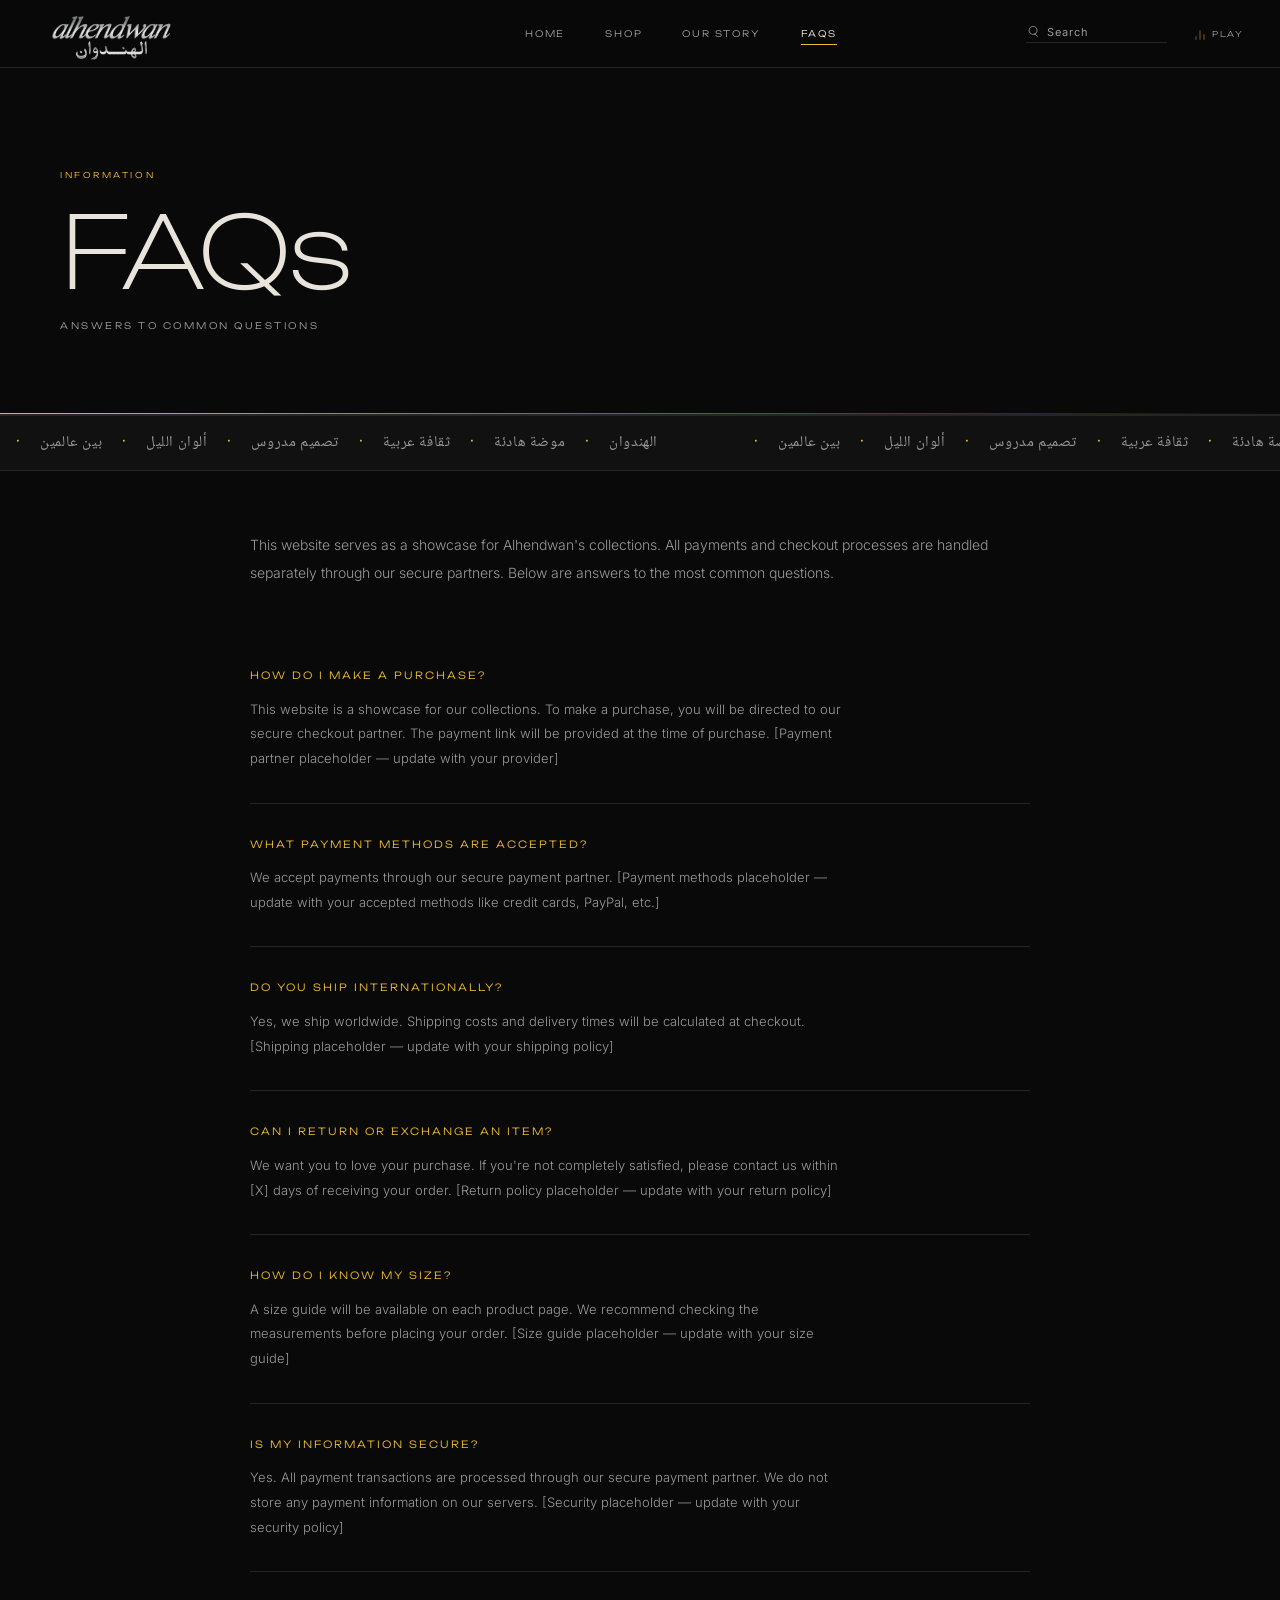
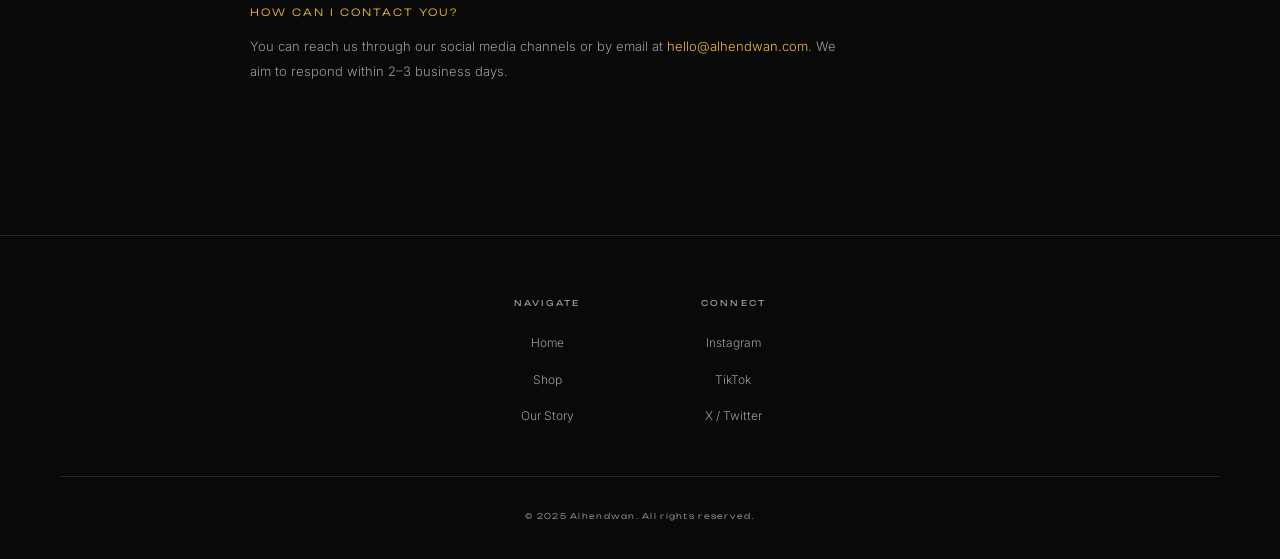
==== faqs.html @ 39860bf3 "Updated projects section" ====
<!DOCTYPE html>
<html lang="en">
<head>
  <meta charset="UTF-8"/>
  <meta name="viewport" content="width=device-width, initial-scale=1.0"/>
  <title>FAQs — Alhendwan</title>
  <meta name="description" content="Frequently asked questions about Alhendwan — showcase, payments, and more."/>
  <link rel="stylesheet" href="style.css"/>
</head>
<body>

<audio id="bg-music" loop preload="none">
  <source src="audio/ambient.mp3" type="audio/mpeg"/>
</audio>

<nav class="nav">
  <a href="index.html" class="nav__logo"><img src="Alhendwan (2).png" alt="Alhendwan"/></a>
  <div class="nav__links">
    <a href="index.html">Home</a>
    <a href="shop.html">Shop</a>
    <a href="story.html">Our Story</a>
    <a href="faqs.html">FAQs</a>
  </div>
  <div class="nav__right">
    <div class="nav__search">
      <svg xmlns="http://www.w3.org/2000/svg" fill="none" viewBox="0 0 24 24" stroke="currentColor">
        <path stroke-linecap="round" stroke-linejoin="round" stroke-width="1.5" d="M21 21l-4.35-4.35m0 0A7.5 7.5 0 1 0 6.5 6.5a7.5 7.5 0 0 0 10.15 10.15z"/>
      </svg>
      <input id="nav-search-input" type="text" placeholder="Search" aria-label="Search"/>
    </div>
    <button class="nav__music" id="music-toggle" aria-label="Toggle music">
      <div class="music-bars paused" id="music-bars"><span></span><span></span><span></span></div>
      <span id="music-label">Play</span>
    </button>
  </div>
  <button class="nav__hamburger" aria-label="Menu"><span></span><span></span><span></span></button>
</nav>
<div class="nav__mobile">
  <a href="index.html">Home</a>
  <a href="shop.html">Shop</a>
  <a href="story.html">Our Story</a>
  <a href="faqs.html">FAQs</a>
</div>

<!-- PAGE HERO -->
<header class="page-hero">
  <span class="label">Information</span>
  <h1 class="page-hero__title">FAQs</h1>
  <p class="page-hero__sub">Answers to common questions</p>
</header>

<!-- TICKER -->
<div class="ticker-wrap">
  <div class="ticker">
    <span>الهندوان <em>·</em> موضة هادئة <em>·</em> ثقافة عربية <em>·</em> تصميم مدروس <em>·</em> ألوان الليل <em>·</em> بين عالمين <em>·</em></span>
    <span>الهندوان <em>·</em> موضة هادئة <em>·</em> ثقافة عربية <em>·</em> تصميم مدروس <em>·</em> ألوان الليل <em>·</em> بين عالمين <em>·</em></span>
  </div>
</div>

<!-- FAQ CONTENT -->
<main class="faq-wrap">
  
  <p class="faq-intro">
    This website serves as a showcase for Alhendwan's collections. All payments and checkout processes are handled separately through our secure partners. Below are answers to the most common questions.
  </p>

  <!-- FAQ 1 -->
  <div class="faq-item reveal">
    <h3 class="faq-item__question">How do I make a purchase?</h3>
    <p class="faq-item__answer">
      This website is a showcase for our collections. To make a purchase, you will be directed to our secure checkout partner. The payment link will be provided at the time of purchase. [Payment partner placeholder — update with your provider]
    </p>
  </div>

  <!-- FAQ 2 -->
  <div class="faq-item reveal" data-delay="60">
    <h3 class="faq-item__question">What payment methods are accepted?</h3>
    <p class="faq-item__answer">
      We accept payments through our secure payment partner. [Payment methods placeholder — update with your accepted methods like credit cards, PayPal, etc.]
    </p>
  </div>

  <!-- FAQ 3 -->
  <div class="faq-item reveal" data-delay="120">
    <h3 class="faq-item__question">Do you ship internationally?</h3>
    <p class="faq-item__answer">
      Yes, we ship worldwide. Shipping costs and delivery times will be calculated at checkout. [Shipping placeholder — update with your shipping policy]
    </p>
  </div>

  <!-- FAQ 4 -->
  <div class="faq-item reveal" data-delay="180">
    <h3 class="faq-item__question">Can I return or exchange an item?</h3>
    <p class="faq-item__answer">
      We want you to love your purchase. If you're not completely satisfied, please contact us within [X] days of receiving your order. [Return policy placeholder — update with your return policy]
    </p>
  </div>

  <!-- FAQ 5 -->
  <div class="faq-item reveal" data-delay="240">
    <h3 class="faq-item__question">How do I know my size?</h3>
    <p class="faq-item__answer">
      A size guide will be available on each product page. We recommend checking the measurements before placing your order. [Size guide placeholder — update with your size guide]
    </p>
  </div>

  <!-- FAQ 6 -->
  <div class="faq-item reveal" data-delay="300">
    <h3 class="faq-item__question">Is my information secure?</h3>
    <p class="faq-item__answer">
      Yes. All payment transactions are processed through our secure payment partner. We do not store any payment information on our servers. [Security placeholder — update with your security policy]
    </p>
  </div>

  <!-- FAQ 7 -->
  <div class="faq-item reveal" data-delay="360">
    <h3 class="faq-item__question">How can I contact you?</h3>
    <p class="faq-item__answer">
      You can reach us through our social media channels or by email at <a href="#" style="color:var(--yellow); transition:color 0.3s;" onmouseover="this.style.color='var(--text)'" onmouseout="this.style.color='var(--yellow)'">hello@alhendwan.com</a>. We aim to respond within 2–3 business days.
    </p>
  </div>

</main>

<footer class="footer">
  <div class="footer__grid">
    <div class="footer__col">
      <p class="footer__col-title">Navigate</p>
      <ul>
        <li><a href="index.html">Home</a></li>
        <li><a href="shop.html">Shop</a></li>
        <li><a href="story.html">Our Story</a></li>
      </ul>
    </div>
    <div class="footer__col">
      <p class="footer__col-title">Connect</p>
      <ul>
        <li><a href="#">Instagram</a></li>
        <li><a href="#">TikTok</a></li>
        <li><a href="#">X / Twitter</a></li>
      </ul>
    </div>
  </div>
  <div class="footer__bottom">
    <span>© 2025 Alhendwan. All rights reserved.</span>
  </div>
</footer>

<script src="nav.js"></script>
</body>
</html>
---- style.css ----
/* ============================================================
   ALHENDWAN — Redesign v2
   Dark. Cinematic. Arabic-rooted. Not like anyone else.
   ============================================================ */

@import url('https://fonts.googleapis.com/css2?family=Unbounded:wght@200;300;400;700&family=Noto+Naskh+Arabic:wght@400;600&family=Inter:wght@300;400&display=swap');

/* ---- Tokens ---- */
:root {
  --void:        #090909;
  --surface:     #111111;
  --raise:       #181818;
  --border:      #252525;
  --yellow:      #E8B931;
  --yellow-dim:  #A8851F;
  --terra:       #7A2E1E;
  --text:        #E8E4DC;
  --muted:       #9A9A9A;
  --faint:       #2A2A2A;

  --font-display: 'Unbounded', sans-serif;
  --font-arabic:  'Noto Naskh Arabic', serif;
  --font-body:    'Inter', sans-serif;

  --ease: cubic-bezier(0.16, 1, 0.3, 1);
  --nav-h: 68px;
}

/* ---- Reset ---- */
*, *::before, *::after { box-sizing: border-box; margin: 0; padding: 0; }
html { scroll-behavior: smooth; background: var(--void); }
body {
  background: var(--void);
  color: var(--text);
  font-family: var(--font-body);
  font-weight: 300;
  font-size: 14px;
  line-height: 1.75;
  overflow-x: hidden;
  -webkit-font-smoothing: antialiased;
}
img { display: block; max-width: 100%; }
a { color: inherit; text-decoration: none; }
button { cursor: pointer; border: none; background: none; font-family: inherit; color: inherit; }
ul, ol { list-style: none; }

/* ============================================================
   NAV
   ============================================================ */
.nav {
  position: fixed;
  top: 0; left: 0; right: 0;
  z-index: 200;
  height: var(--nav-h);
  display: flex;
  align-items: center;
  justify-content: space-between;
  padding: 0 36px;
  background: rgba(9,9,9,0.85);
  backdrop-filter: blur(20px);
  -webkit-backdrop-filter: blur(20px);
  border-bottom: 1px solid var(--border);
  transition: border-color 0.4s;
}
.nav.scrolled { border-bottom-color: var(--yellow-dim); }

.nav__logo img {
  height: 150px;
  width: auto;
  filter: invert(1);
  opacity: 0.9;
}

.nav__links {
  display: flex;
  align-items: center;
  gap: 40px;
  margin-left: 150px;
}
.nav__links a {
  font-family: var(--font-display);
  font-size: 9px;
  font-weight: 300;
  letter-spacing: 0.2em;
  text-transform: uppercase;
  color: var(--muted);
  transition: color 0.3s;
}
.nav__links a:hover,
.nav__links a.active { color: var(--text); }
.nav__links a.active {
  position: relative;
}
.nav__links a.active::after {
  content: '';
  position: absolute;
  bottom: -4px; left: 0; right: 0;
  height: 1px;
  background: var(--yellow);
}

.nav__right {
  display: flex;
  align-items: center;
  gap: 28px;
}

.nav__search {
  display: flex;
  align-items: center;
  gap: 8px;
  border-bottom: 1px solid var(--border);
  padding-bottom: 3px;
  transition: border-color 0.3s;
}
.nav__search:focus-within { border-color: var(--yellow); }
.nav__search input {
  background: transparent;
  border: none;
  outline: none;
  font-family: var(--font-body);
  font-size: 11px;
  letter-spacing: 0.1em;
  color: var(--text);
  width: 120px;
}
.nav__search input::placeholder { color: var(--muted); }
.nav__search svg { width: 13px; height: 13px; color: var(--muted); flex-shrink: 0; }

.nav__music {
  display: flex;
  align-items: center;
  gap: 7px;
  font-family: var(--font-display);
  font-size: 8px;
  font-weight: 300;
  letter-spacing: 0.22em;
  text-transform: uppercase;
  color: var(--muted);
  transition: color 0.3s;
  padding: 0;
}
.nav__music:hover { color: var(--yellow); }

.music-bars {
  display: flex;
  align-items: flex-end;
  gap: 2px;
  height: 12px;
}
.music-bars span {
  display: block;
  width: 2px;
  background: var(--yellow);
  border-radius: 1px;
  transform-origin: bottom;
}
.music-bars span:nth-child(1) { height: 4px;  animation: bar 0.9s ease-in-out infinite; }
.music-bars span:nth-child(2) { height: 10px; animation: bar 0.9s ease-in-out infinite 0.2s; }
.music-bars span:nth-child(3) { height: 6px;  animation: bar 0.9s ease-in-out infinite 0.4s; }
.music-bars.paused span { animation-play-state: paused; opacity: 0.25; }

@keyframes bar {
  0%, 100% { transform: scaleY(0.3); }
  50%       { transform: scaleY(1); }
}

.nav__hamburger {
  display: none;
  flex-direction: column;
  gap: 5px;
  padding: 4px;
}
.nav__hamburger span {
  display: block;
  width: 20px; height: 1px;
  background: var(--muted);
}

.nav__mobile {
  display: none;
  position: fixed;
  top: var(--nav-h);
  left: 0; right: 0;
  background: var(--surface);
  border-bottom: 1px solid var(--border);
  padding: 28px 36px 36px;
  flex-direction: column;
  gap: 0;
  z-index: 199;
  opacity: 0;
  pointer-events: none;
  transition: opacity 0.25s;
}
.nav__mobile.open {
  display: flex;
  opacity: 1;
  pointer-events: all;
}
.nav__mobile a {
  font-family: var(--font-display);
  font-size: 11px;
  letter-spacing: 0.2em;
  text-transform: uppercase;
  color: var(--muted);
  padding: 18px 0;
  border-bottom: 1px solid var(--border);
  transition: color 0.3s;
}
.nav__mobile a:last-child { border-bottom: none; }
.nav__mobile a:hover { color: var(--yellow); }

/* ============================================================
   TICKER
   ============================================================ */
.ticker-wrap {
  overflow: hidden;
  border-top: 1px solid var(--border);
  border-bottom: 1px solid var(--border);
  padding: 14px 0;
  background: var(--surface);
}
.ticker {
  display: flex;
  gap: 80px;
  width: max-content;
  animation: ticker 30s linear infinite;
}
.ticker:hover { animation-play-state: paused; }
.ticker span {
  font-family: var(--font-arabic);
  font-size: 15px;
  color: var(--muted);
  white-space: nowrap;
  direction: rtl;
  letter-spacing: 0.04em;
}
.ticker span em {
  font-style: normal;
  color: var(--yellow);
  margin: 0 16px;
}
@keyframes ticker {
  from { transform: translateX(0); }
  to   { transform: translateX(-50%); }
}

/* ============================================================
   HERO
   ============================================================ */
.hero {
  min-height: 100vh;
  display: grid;
  grid-template-rows: 1fr auto;
  padding-top: var(--nav-h);
  position: relative;
  overflow: hidden;
  background: var(--void);
}
.hero::before {
  content: '';
  position: absolute;
  top: -20%;
  left: -10%;
  width: 60%;
  height: 80%;
  background: radial-gradient(ellipse, rgba(232,185,49,0.07) 0%, transparent 65%);
  pointer-events: none;
}
.hero::after {
  content: '';
  position: absolute;
  bottom: 0;
  right: -5%;
  width: 50%;
  height: 60%;
  background: radial-gradient(ellipse, rgba(122,46,30,0.06) 0%, transparent 65%);
  pointer-events: none;
}

.hero__inner {
  display: flex;
  flex-direction: column;
  justify-content: center;
  padding: 80px 60px 60px;
  position: relative;
  z-index: 1;
}

.hero__bg-letter {
  position: absolute;
  right: -60px;
  top: 50%;
  transform: translateY(-50%);
  font-family: var(--font-arabic);
  font-size: clamp(320px, 40vw, 580px);
  font-weight: 600;
  color: transparent;
  -webkit-text-stroke: 1px rgba(232,185,49,0.07);
  line-height: 1;
  pointer-events: none;
  user-select: none;
  direction: rtl;
  z-index: 0;
}

.hero__kicker {
  font-family: var(--font-display);
  font-size: 9px;
  font-weight: 300;
  letter-spacing: 0.32em;
  text-transform: uppercase;
  color: var(--yellow);
  margin-bottom: 36px;
  opacity: 0;
  animation: emerge 1.2s var(--ease) forwards 0.2s;
}

.hero__headline {
  font-family: var(--font-display);
  font-size: clamp(38px, 7vw, 96px);
  font-weight: 200;
  line-height: 1.05;
  letter-spacing: -0.02em;
  color: var(--text);
  margin-bottom: 20px;
  opacity: 0;
  animation: emerge 1.2s var(--ease) forwards 0.45s;
  max-width: 800px;
}
.hero__headline strong {
  font-weight: 700;
  color: var(--yellow);
  display: block;
}

.hero__arabic-sub {
  font-family: var(--font-arabic);
  font-size: clamp(18px, 2.5vw, 28px);
  font-weight: 400;
  color: var(--muted);
  direction: rtl;
  text-align: left;
  margin-bottom: 48px;
  opacity: 0;
  animation: emerge 1.2s var(--ease) forwards 0.65s;
  letter-spacing: 0.02em;
}

.hero__desc {
  font-size: 13px;
  line-height: 1.95;
  color: var(--muted);
  max-width: 380px;
  margin-bottom: 52px;
  opacity: 0;
  animation: emerge 1.2s var(--ease) forwards 0.85s;
}

.hero__actions {
  display: flex;
  gap: 16px;
  flex-wrap: wrap;
  opacity: 0;
  animation: emerge 1.2s var(--ease) forwards 1.05s;
}

/* ============================================================
   BUTTONS
   ============================================================ */
.btn {
  display: inline-block;
  font-family: var(--font-display);
  font-size: 9px;
  font-weight: 300;
  letter-spacing: 0.24em;
  text-transform: uppercase;
  padding: 15px 32px;
  transition: all 0.35s var(--ease);
  white-space: nowrap;
}
.btn--fill {
  background: var(--yellow);
  color: var(--void);
}
.btn--fill:hover {
  background: #F5C940;
}
.btn--outline {
  background: transparent;
  color: var(--muted);
  border: 1px solid var(--border);
}
.btn--outline:hover {
  border-color: var(--yellow);
  color: var(--yellow);
}

/* ============================================================
   SECTION UTILITY
   ============================================================ */
.section {
  padding: 120px 60px;
}
.section--tight { padding: 80px 60px; }

.label {
  font-family: var(--font-display);
  font-size: 8px;
  font-weight: 300;
  letter-spacing: 0.32em;
  text-transform: uppercase;
  color: var(--yellow);
  display: block;
  margin-bottom: 20px;
}

.heading {
  font-family: var(--font-display);
  font-size: clamp(26px, 4vw, 52px);
  font-weight: 200;
  line-height: 1.15;
  letter-spacing: -0.015em;
  color: var(--text);
}

.body-text {
  font-size: 13px;
  line-height: 1.95;
  color: var(--muted);
}

/* ============================================================
   MANIFESTO
   ============================================================ */
.manifesto {
  display: grid;
  grid-template-columns: 1fr 1fr;
  border-top: 1px solid var(--border);
  border-bottom: 1px solid var(--border);
}
.manifesto__left {
  padding: 80px 60px;
  border-right: 1px solid var(--border);
  display: flex;
  flex-direction: column;
  justify-content: center;
}
.manifesto__right {
  padding: 80px 60px;
  background: var(--surface);
  display: flex;
  align-items: center;
  justify-content: center;
  min-height: 500px;
  position: relative;
  overflow: hidden;
}

.manifesto__bg-char {
  position: absolute;
  inset: 0;
  display: flex;
  align-items: center;
  justify-content: center;
  font-family: var(--font-arabic);
  font-size: 280px;
  font-weight: 600;
  color: transparent;
  -webkit-text-stroke: 1px rgba(232,185,49,0.1);
  direction: rtl;
  user-select: none;
  pointer-events: none;
}
.manifesto__placeholder {
  position: relative;
  z-index: 1;
  text-align: center;
  color: var(--muted);
}
.manifesto__placeholder p {
  font-family: var(--font-display);
  font-size: 8px;
  letter-spacing: 0.3em;
  text-transform: uppercase;
  margin-top: 12px;
}

.manifesto__pull {
  font-family: var(--font-arabic);
  font-size: clamp(18px, 2.5vw, 26px);
  font-weight: 400;
  color: var(--text);
  direction: rtl;
  border-left: 2px solid var(--yellow);
  padding: 4px 0 4px 24px;
  margin: 36px 0;
  line-height: 1.6;
}

/* ============================================================
   COLLECTION
   ============================================================ */
.collection { max-width: 100%; }
.collection__head {
  display: flex;
  justify-content: space-between;
  align-items: flex-end;
  margin-bottom: 48px;
  padding-bottom: 20px;
  border-bottom: 1px solid var(--border);
  flex-wrap: wrap;
  gap: 20px;
}
.collection__grid {
  display: grid;
  grid-template-columns: repeat(3, 1fr);
  gap: 1px;
  background: var(--border);
  border: 1px solid var(--border);
}

.card {
  background: var(--surface);
  position: relative;
  overflow: hidden;
  cursor: pointer;
  transition: background 0.4s;
}
.card:hover { background: var(--raise); }

.card__visual {
  aspect-ratio: 2/3;
  display: flex;
  align-items: center;
  justify-content: center;
  position: relative;
  overflow: hidden;
}
.card__visual::after {
  content: '';
  position: absolute;
  top: 0; left: 0;
  width: 2px;
  height: 0;
  background: var(--yellow);
  transition: height 0.5s var(--ease);
}
.card:hover .card__visual::after { height: 100%; }

.card__glyph {
  font-family: var(--font-arabic);
  font-size: 80px;
  font-weight: 600;
  color: var(--faint);
  direction: rtl;
  transition: color 0.4s, transform 0.5s var(--ease);
  user-select: none;
  line-height: 1;
}
.card:hover .card__glyph {
  color: var(--yellow-dim);
  transform: scale(1.08);
}

.card__soon {
  position: absolute;
  top: 16px; right: 16px;
  font-family: var(--font-display);
  font-size: 7px;
  font-weight: 300;
  letter-spacing: 0.24em;
  text-transform: uppercase;
  color: var(--yellow);
  border: 1px solid var(--yellow-dim);
  padding: 5px 10px;
  background: rgba(168,133,31,0.12);
}

.card__info {
  padding: 20px 24px 28px;
  display: flex;
  justify-content: space-between;
  align-items: baseline;
  border-top: 1px solid var(--border);
}
.card__name {
  font-family: var(--font-display);
  font-size: 11px;
  font-weight: 300;
  letter-spacing: 0.08em;
  color: var(--text);
}
.card__cat {
  font-family: var(--font-display);
  font-size: 7px;
  font-weight: 300;
  letter-spacing: 0.2em;
  text-transform: uppercase;
  color: var(--muted);
}

/* ============================================================
   PILLARS
   ============================================================ */
.pillars {
  display: grid;
  grid-template-columns: repeat(4, 1fr);
  border-top: 1px solid var(--border);
}
.pillar {
  padding: 48px 36px;
  border-right: 1px solid var(--border);
  transition: background 0.4s;
}
.pillar:last-child { border-right: none; }
.pillar:hover { background: var(--surface); }
.pillar__num {
  font-family: var(--font-arabic);
  font-size: 40px;
  color: var(--yellow);
  display: block;
  margin-bottom: 12px;
  line-height: 1;
  direction: rtl;
}
.pillar__title {
  font-family: var(--font-display);
  font-size: 9px;
  font-weight: 400;
  letter-spacing: 0.22em;
  text-transform: uppercase;
  color: var(--text);
  margin-bottom: 10px;
}
.pillar__body {
  font-size: 12px;
  color: var(--muted);
  line-height: 1.75;
}

/* ============================================================
   STATEMENT
   ============================================================ */
.statement {
  background: var(--void);
  border-top: 1px solid var(--border);
  border-bottom: 1px solid var(--border);
  padding: 120px 60px;
  text-align: center;
  position: relative;
  overflow: hidden;
}
.statement::before {
  content: '';
  position: absolute;
  inset: 0;
  background: radial-gradient(ellipse at 50% 50%, rgba(232,185,49,0.05) 0%, transparent 70%);
  pointer-events: none;
}
.statement__text {
  font-family: var(--font-display);
  font-size: clamp(20px, 3.5vw, 44px);
  font-weight: 200;
  line-height: 1.35;
  color: var(--text);
  max-width: 700px;
  margin: 0 auto 16px;
  letter-spacing: -0.015em;
}
.statement__text em {
  font-style: normal;
  color: var(--yellow);
}
.statement__arabic {
  font-family: var(--font-arabic);
  font-size: 22px;
  color: var(--muted);
  direction: rtl;
  margin-bottom: 44px;
}

/* ============================================================
   FOOTER - CENTERED
   ============================================================ */
.footer {
  background: var(--void);
  border-top: 1px solid var(--border);
  padding: 60px 60px 36px;
}
.footer__grid {
  display: flex;
  justify-content: center;
  align-items: flex-start;
  gap: 120px;
  padding-bottom: 48px;
  border-bottom: 1px solid var(--border);
  margin-bottom: 32px;
  flex-wrap: wrap;
}
.footer__col {
  text-align: center;
}
.footer__col-title {
  font-family: var(--font-display);
  font-size: 8px;
  font-weight: 400;
  letter-spacing: 0.28em;
  text-transform: uppercase;
  color: var(--muted);
  margin-bottom: 20px;
}
.footer__col ul { 
  display: flex; 
  flex-direction: column; 
  gap: 12px;
  align-items: center;
}
.footer__col ul li a {
  font-size: 12px;
  color: var(--muted);
  transition: color 0.3s;
}
.footer__col ul li a:hover { color: var(--yellow); }
.footer__bottom {
  display: flex;
  justify-content: center;
  align-items: center;
  font-family: var(--font-display);
  font-size: 8px;
  letter-spacing: 0.16em;
  color: var(--muted);
}

/* ============================================================
   PAGE HERO
   ============================================================ */
.page-hero {
  padding: calc(var(--nav-h) + 100px) 60px 80px;
  border-bottom: 1px solid var(--border);
  position: relative;
  overflow: hidden;
}
.page-hero::after {
  content: '';
  position: absolute;
  bottom: 0; left: 0; right: 0;
  height: 1px;
  background: linear-gradient(to right, var(--yellow), transparent);
}
.page-hero__title {
  font-family: var(--font-display);
  font-size: clamp(40px, 8vw, 100px);
  font-weight: 200;
  letter-spacing: -0.025em;
  color: var(--text);
  line-height: 1;
  margin-bottom: 16px;
}
.page-hero__sub {
  font-family: var(--font-display);
  font-size: 9px;
  font-weight: 300;
  letter-spacing: 0.28em;
  text-transform: uppercase;
  color: var(--muted);
}

/* ============================================================
   SHOP
   ============================================================ */
.shop-wrap { padding: 60px 60px 120px; }
.shop-controls {
  display: flex;
  justify-content: space-between;
  align-items: center;
  margin-bottom: 48px;
  padding-bottom: 24px;
  border-bottom: 1px solid var(--border);
  flex-wrap: wrap;
  gap: 20px;
}
.shop-filters {
  display: flex;
  gap: 28px;
  flex-wrap: wrap;
}
.shop-filters button {
  font-family: var(--font-display);
  font-size: 8px;
  font-weight: 300;
  letter-spacing: 0.24em;
  text-transform: uppercase;
  color: var(--muted);
  padding: 0 0 6px;
  border-bottom: 1px solid transparent;
  transition: all 0.3s;
}
.shop-filters button.active,
.shop-filters button:hover {
  color: var(--yellow);
  border-bottom-color: var(--yellow);
}
.shop-search {
  display: flex;
  align-items: center;
  gap: 8px;
  border-bottom: 1px solid var(--border);
  padding-bottom: 3px;
}
.shop-search input {
  background: transparent;
  border: none;
  outline: none;
  font-family: var(--font-body);
  font-size: 12px;
  color: var(--text);
  letter-spacing: 0.06em;
  width: 200px;
}
.shop-search input::placeholder { color: var(--muted); }
.shop-search svg { width: 13px; height: 13px; color: var(--muted); }
.shop-grid-items {
  display: grid;
  grid-template-columns: repeat(auto-fill, minmax(280px, 1fr));
  gap: 1px;
  background: var(--border);
  border: 1px solid var(--border);
}

/* ============================================================
   STORY PAGE
   ============================================================ */
.story-body { padding: 0 60px 120px; max-width: 900px; }
.story-chapter {
  padding: 80px 0;
  border-bottom: 1px solid var(--border);
}
.story-chapter:last-child { border-bottom: none; }
.story-chapter__index {
  font-family: var(--font-arabic);
  font-size: 52px;
  color: var(--faint);
  direction: rtl;
  display: block;
  margin-bottom: -8px;
  line-height: 1;
}
.story-chapter__title {
  font-family: var(--font-display);
  font-size: clamp(22px, 3.5vw, 38px);
  font-weight: 200;
  color: var(--text);
  letter-spacing: -0.01em;
  margin-bottom: 28px;
}
.story-chapter__text {
  font-size: 14px;
  line-height: 2;
  color: var(--muted);
  max-width: 600px;
}
.story-chapter__text + .story-chapter__text { margin-top: 18px; }
.story-pullquote {
  font-family: var(--font-arabic);
  font-size: clamp(16px, 2.5vw, 22px);
  color: var(--text);
  direction: rtl;
  padding: 8px 0 8px 28px;
  border-left: 2px solid var(--yellow);
  margin: 40px 0;
  line-height: 1.7;
}

/* ============================================================
   FAQS PAGE
   ============================================================ */
.faq-wrap {
  padding: 60px 60px 120px;
  max-width: 900px;
  margin: 0 auto;
}
.faq-item {
  border-bottom: 1px solid var(--border);
  padding: 32px 0;
}
.faq-item:last-child {
  border-bottom: none;
}
.faq-item__question {
  font-family: var(--font-display);
  font-size: 10px;
  font-weight: 300;
  letter-spacing: 0.2em;
  text-transform: uppercase;
  color: var(--yellow);
  margin-bottom: 12px;
}
.faq-item__answer {
  font-size: 13px;
  line-height: 1.9;
  color: var(--muted);
  max-width: 600px;
}
.faq-intro {
  font-size: 14px;
  line-height: 2;
  color: var(--muted);
  margin-bottom: 48px;
}
.faq-note {
  text-align: center;
  padding: 60px 0 20px;
  border-top: 1px solid var(--border);
  margin-top: 40px;
}
.faq-note__arabic {
  font-family: var(--font-arabic);
  font-size: 48px;
  color: var(--faint);
  direction: rtl;
  margin-bottom: 16px;
}
.faq-note__text {
  font-size: 13px;
  line-height: 1.95;
  color: var(--muted);
}
.faq-note__small {
  font-size: 11px;
  color: var(--muted);
}

/* ============================================================
   SCROLL REVEAL
   ============================================================ */
.reveal {
  opacity: 0;
  transform: translateY(30px);
  transition: opacity 1s var(--ease), transform 1s var(--ease);
}
.reveal.in {
  opacity: 1;
  transform: translateY(0);
}

@keyframes emerge {
  from { opacity: 0; transform: translateY(20px); }
  to   { opacity: 1; transform: translateY(0); }
}

/* ============================================================
   RESPONSIVE
   ============================================================ */
@media (max-width: 1024px) {
  .collection__grid { grid-template-columns: repeat(2, 1fr); }
  .pillars { grid-template-columns: repeat(2, 1fr); }
  .footer__grid { gap: 60px; }
}

@media (max-width: 768px) {
  .nav__links, .nav__right { display: none; }
  .nav__hamburger { display: flex; }
  .nav__logo img { height: 60px; }
  .section { padding: 80px 24px; }
  .section--tight { padding: 60px 24px; }
  .hero__inner { padding: 60px 24px 60px; }
  .manifesto { grid-template-columns: 1fr; }
  .manifesto__left { border-right: none; border-bottom: 1px solid var(--border); }
  .collection__grid { grid-template-columns: 1fr; }
  .pillars { grid-template-columns: 1fr 1fr; }
  .footer { padding: 48px 24px 28px; }
  .footer__grid { gap: 40px; }
  .statement { padding: 80px 24px; }
  .page-hero { padding: calc(var(--nav-h) + 60px) 24px 60px; }
  .shop-wrap { padding: 40px 24px 80px; }
  .story-body { padding: 0 24px 80px; }
  .faq-wrap { padding: 40px 24px 80px; }
}

@media (max-width: 480px) {
  .pillars { grid-template-columns: 1fr; }
  .footer__grid { flex-direction: column; gap: 32px; align-items: center; }
  .hero__bg-letter { display: none; }
  .collection__grid { grid-template-columns: 1fr; }
}

@media (prefers-reduced-motion: reduce) {
  *, *::before, *::after {
    animation-duration: 0.01ms !important;
    transition-duration: 0.01ms !important;
  }
}
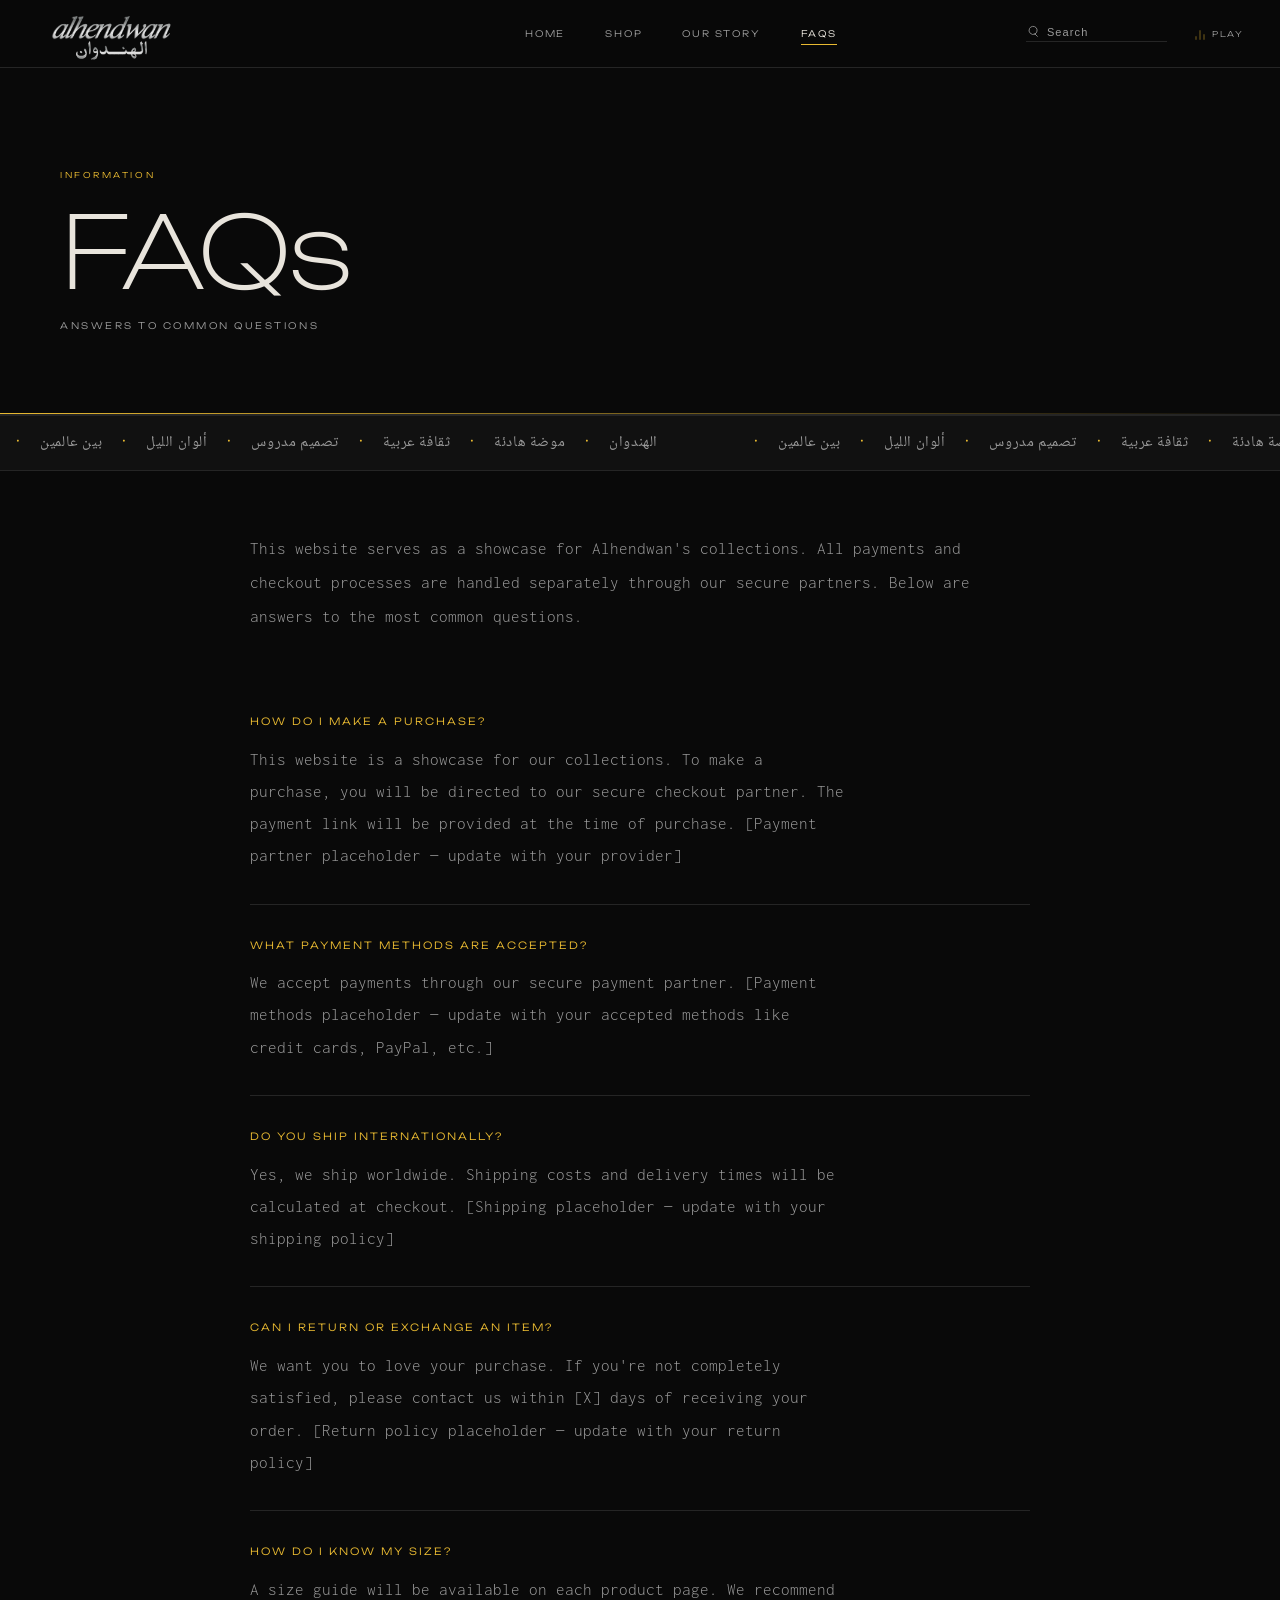
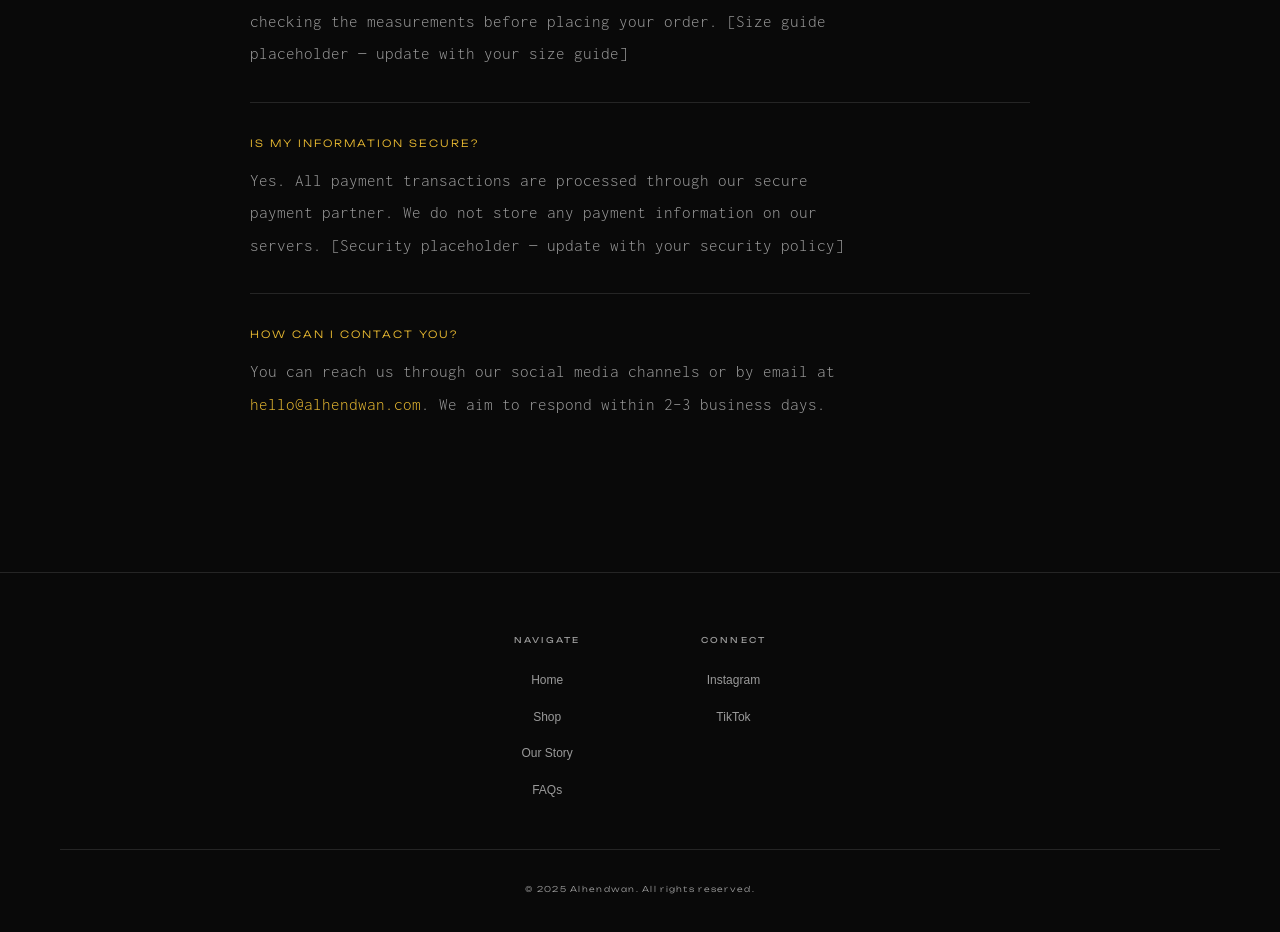
==== commit 3aec4078: "Updated projects section" ====
--- a/faqs.html
+++ b/faqs.html
@@ -14,7 +14,7 @@
 </audio>
 
 <nav class="nav">
-  <a href="index.html" class="nav__logo"><img src="Alhendwan (2).png" alt="Alhendwan"/></a>
+  <a href="index.html" class="nav__logo"><img src="Logo.png" alt="Alhendwan"/></a>
   <div class="nav__links">
     <a href="index.html">Home</a>
     <a href="shop.html">Shop</a>
@@ -130,6 +130,7 @@
         <li><a href="index.html">Home</a></li>
         <li><a href="shop.html">Shop</a></li>
         <li><a href="story.html">Our Story</a></li>
+        <li><a href="faqs.html">FAQs</a></li>
       </ul>
     </div>
     <div class="footer__col">
@@ -137,7 +138,6 @@
       <ul>
         <li><a href="#">Instagram</a></li>
         <li><a href="#">TikTok</a></li>
-        <li><a href="#">X / Twitter</a></li>
       </ul>
     </div>
   </div>
--- a/style.css
+++ b/style.css
@@ -3,8 +3,7 @@
    Dark. Cinematic. Arabic-rooted. Not like anyone else.
    ============================================================ */
 
-@import url('https://fonts.googleapis.com/css2?family=Unbounded:wght@200;300;400;700&family=Noto+Naskh+Arabic:wght@400;600&family=Inter:wght@300;400&display=swap');
-
+@import url('https://fonts.googleapis.com/css2?family=Unbounded:wght@200;300;400;700&family=Noto+Naskh+Arabic:wght@400;600&family=Inconsolata:wght@300;400;500;600;700&display=swap');
 /* ---- Tokens ---- */
 :root {
   --void:        #090909;
@@ -21,6 +20,7 @@
   --font-display: 'Unbounded', sans-serif;
   --font-arabic:  'Noto Naskh Arabic', serif;
   --font-body:    'Inter', sans-serif;
+  --font-text:    'Inconsolata', sans-serif;
 
   --ease: cubic-bezier(0.16, 1, 0.3, 1);
   --nav-h: 68px;
@@ -348,7 +348,8 @@
 }
 
 .hero__desc {
-  font-size: 13px;
+  font-family: var(--font-text);
+  font-size: 16px;
   line-height: 1.95;
   color: var(--muted);
   max-width: 380px;
@@ -425,7 +426,8 @@
 }
 
 .body-text {
-  font-size: 13px;
+  font-family: var(--font-text);
+  font-size: 15px;
   line-height: 1.95;
   color: var(--muted);
 }
@@ -601,45 +603,6 @@
 }
 
 /* ============================================================
-   PILLARS
-   ============================================================ */
-.pillars {
-  display: grid;
-  grid-template-columns: repeat(4, 1fr);
-  border-top: 1px solid var(--border);
-}
-.pillar {
-  padding: 48px 36px;
-  border-right: 1px solid var(--border);
-  transition: background 0.4s;
-}
-.pillar:last-child { border-right: none; }
-.pillar:hover { background: var(--surface); }
-.pillar__num {
-  font-family: var(--font-arabic);
-  font-size: 40px;
-  color: var(--yellow);
-  display: block;
-  margin-bottom: 12px;
-  line-height: 1;
-  direction: rtl;
-}
-.pillar__title {
-  font-family: var(--font-display);
-  font-size: 9px;
-  font-weight: 400;
-  letter-spacing: 0.22em;
-  text-transform: uppercase;
-  color: var(--text);
-  margin-bottom: 10px;
-}
-.pillar__body {
-  font-size: 12px;
-  color: var(--muted);
-  line-height: 1.75;
-}
-
-/* ============================================================
    STATEMENT
    ============================================================ */
 .statement {
@@ -855,7 +818,8 @@
   margin-bottom: 28px;
 }
 .story-chapter__text {
-  font-size: 14px;
+  font-family: var(--font-text);
+  font-size: 17px;
   line-height: 2;
   color: var(--muted);
   max-width: 600px;
@@ -897,13 +861,15 @@
   margin-bottom: 12px;
 }
 .faq-item__answer {
-  font-size: 13px;
+  font-family: var(--font-text);
+  font-size: 17px;
   line-height: 1.9;
   color: var(--muted);
   max-width: 600px;
 }
 .faq-intro {
-  font-size: 14px;
+  font-family: var(--font-text);
+  font-size: 17px;
   line-height: 2;
   color: var(--muted);
   margin-bottom: 48px;
@@ -954,7 +920,6 @@
    ============================================================ */
 @media (max-width: 1024px) {
   .collection__grid { grid-template-columns: repeat(2, 1fr); }
-  .pillars { grid-template-columns: repeat(2, 1fr); }
   .footer__grid { gap: 60px; }
 }
 
@@ -968,7 +933,6 @@
   .manifesto { grid-template-columns: 1fr; }
   .manifesto__left { border-right: none; border-bottom: 1px solid var(--border); }
   .collection__grid { grid-template-columns: 1fr; }
-  .pillars { grid-template-columns: 1fr 1fr; }
   .footer { padding: 48px 24px 28px; }
   .footer__grid { gap: 40px; }
   .statement { padding: 80px 24px; }
@@ -979,7 +943,6 @@
 }
 
 @media (max-width: 480px) {
-  .pillars { grid-template-columns: 1fr; }
   .footer__grid { flex-direction: column; gap: 32px; align-items: center; }
   .hero__bg-letter { display: none; }
   .collection__grid { grid-template-columns: 1fr; }
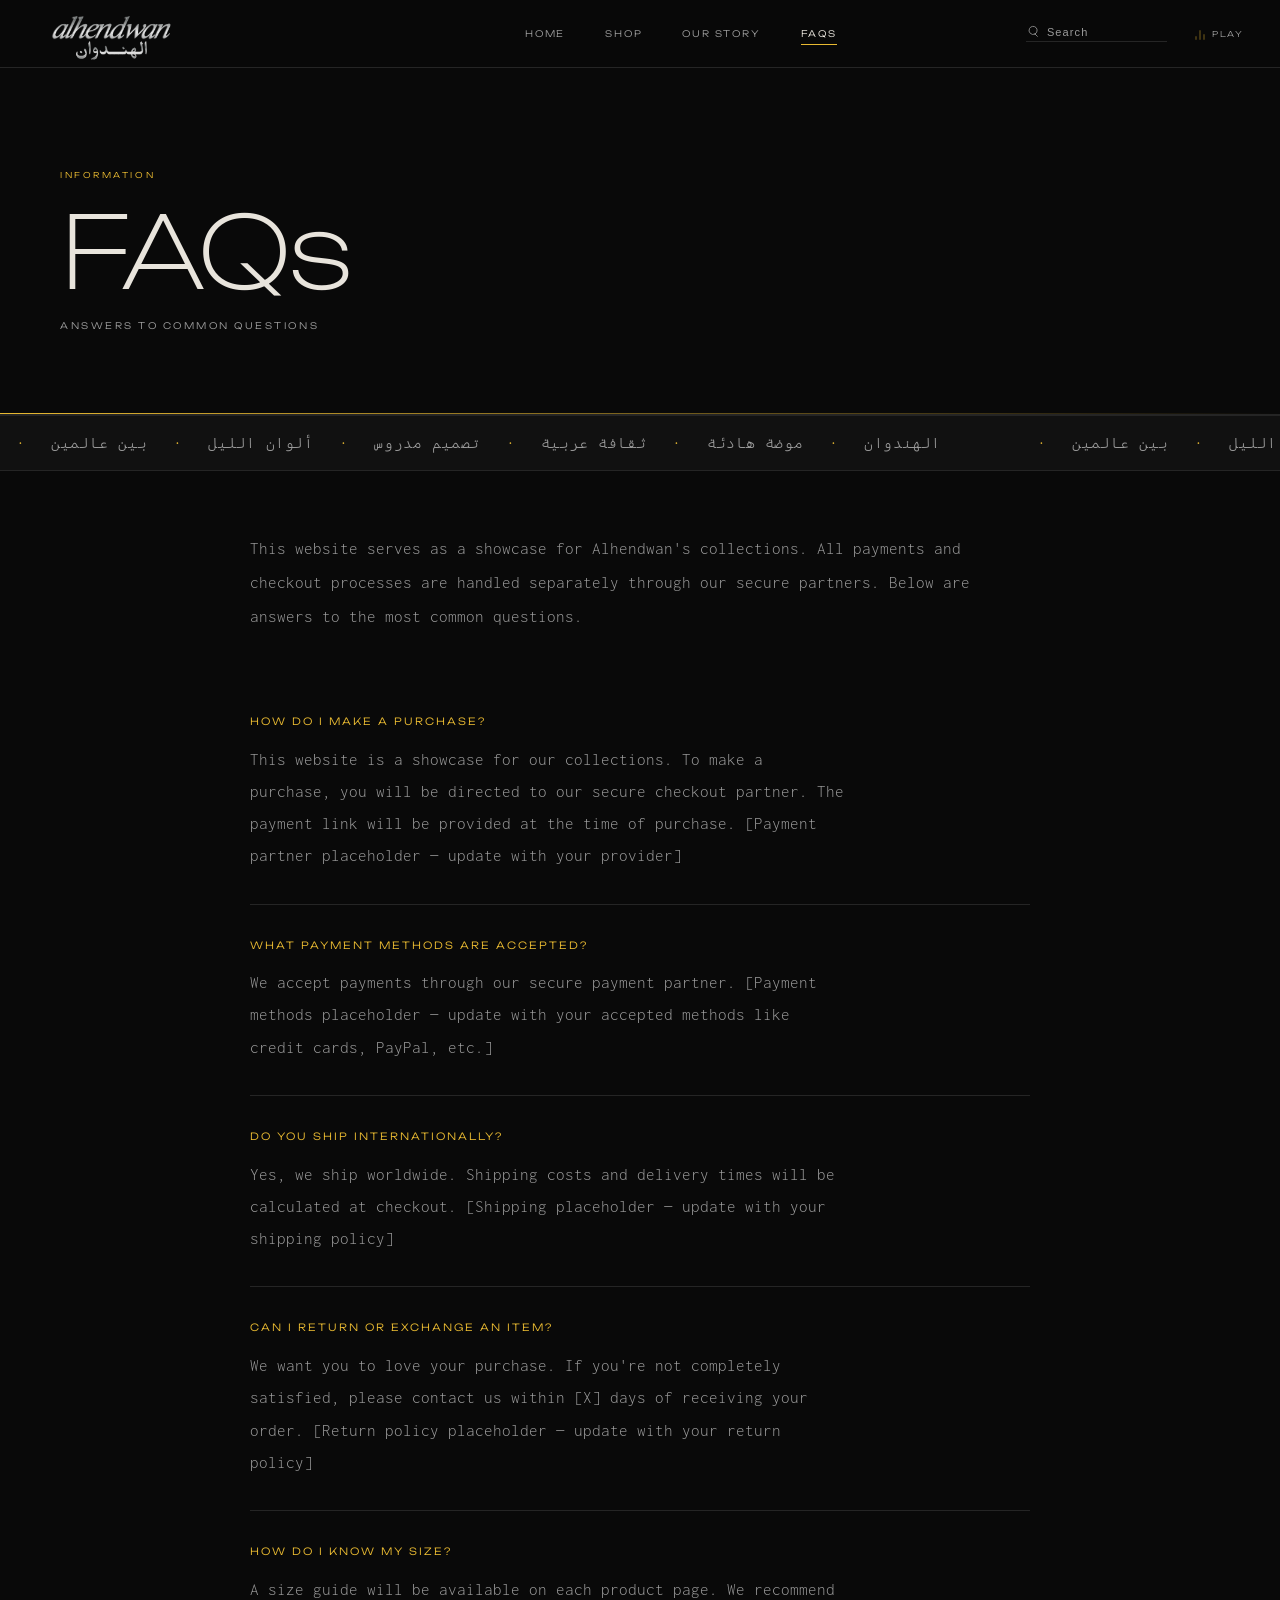
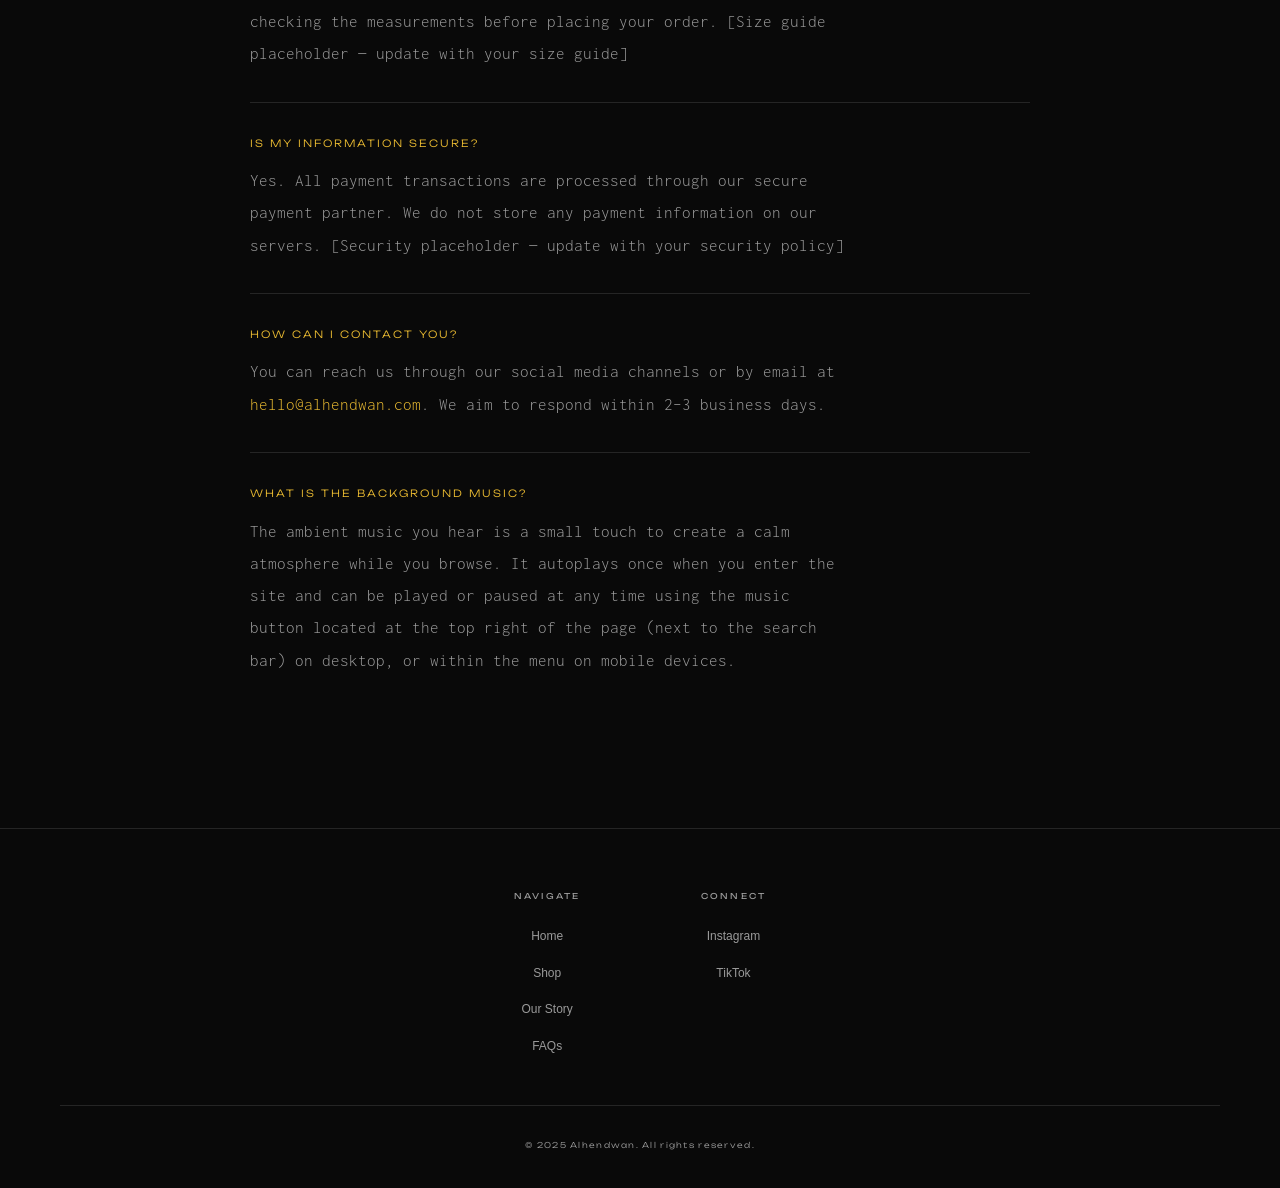
==== commit 5f39362f: "Updated projects section" ====
--- a/faqs.html
+++ b/faqs.html
@@ -10,7 +10,7 @@
 <body>
 
 <audio id="bg-music" loop preload="none">
-  <source src="audio/ambient.mp3" type="audio/mpeg"/>
+  <source src="ambient.mp3" type="audio/mpeg"/>
 </audio>
 
 <nav class="nav">
@@ -120,6 +120,14 @@
     </p>
   </div>
 
+  <!-- FAQ 8 - Background Music Note -->
+  <div class="faq-item reveal" data-delay="420">
+    <h3 class="faq-item__question">What is the background music?</h3>
+    <p class="faq-item__answer">
+      The ambient music you hear is a small touch to create a calm atmosphere while you browse. It autoplays once when you enter the site and can be played or paused at any time using the music button located at the top right of the page (next to the search bar) on desktop, or within the menu on mobile devices.
+    </p>
+  </div>
+
 </main>
 
 <footer class="footer">
--- a/style.css
+++ b/style.css
@@ -3,8 +3,7 @@
    Dark. Cinematic. Arabic-rooted. Not like anyone else.
    ============================================================ */
 
-@import url('https://fonts.googleapis.com/css2?family=Unbounded:wght@200;300;400;700&family=Noto+Naskh+Arabic:wght@400;600&family=Inconsolata:wght@300;400;500;600;700&display=swap');
-/* ---- Tokens ---- */
+@import url('https://fonts.googleapis.com/css2?family=Unbounded:wght@200;300;400;700&family=Noto+Naskh+Arabic:wght@400;600&family=Inconsolata:wght@300;400;500;600;700&family=Cascadia+Mono:wght@300;400;600;700&display=swap');/* ---- Tokens ---- */
 :root {
   --void:        #090909;
   --surface:     #111111;
@@ -18,7 +17,7 @@
   --faint:       #2A2A2A;
 
   --font-display: 'Unbounded', sans-serif;
-  --font-arabic:  'Noto Naskh Arabic', serif;
+  --font-arabic: 'Cascadia Mono', 'Courier New', monospace;
   --font-body:    'Inter', sans-serif;
   --font-text:    'Inconsolata', sans-serif;
 
@@ -224,7 +223,7 @@
   display: flex;
   gap: 80px;
   width: max-content;
-  animation: ticker 30s linear infinite;
+  animation: ticker 40s linear infinite;
 }
 .ticker:hover { animation-play-state: paused; }
 .ticker span {
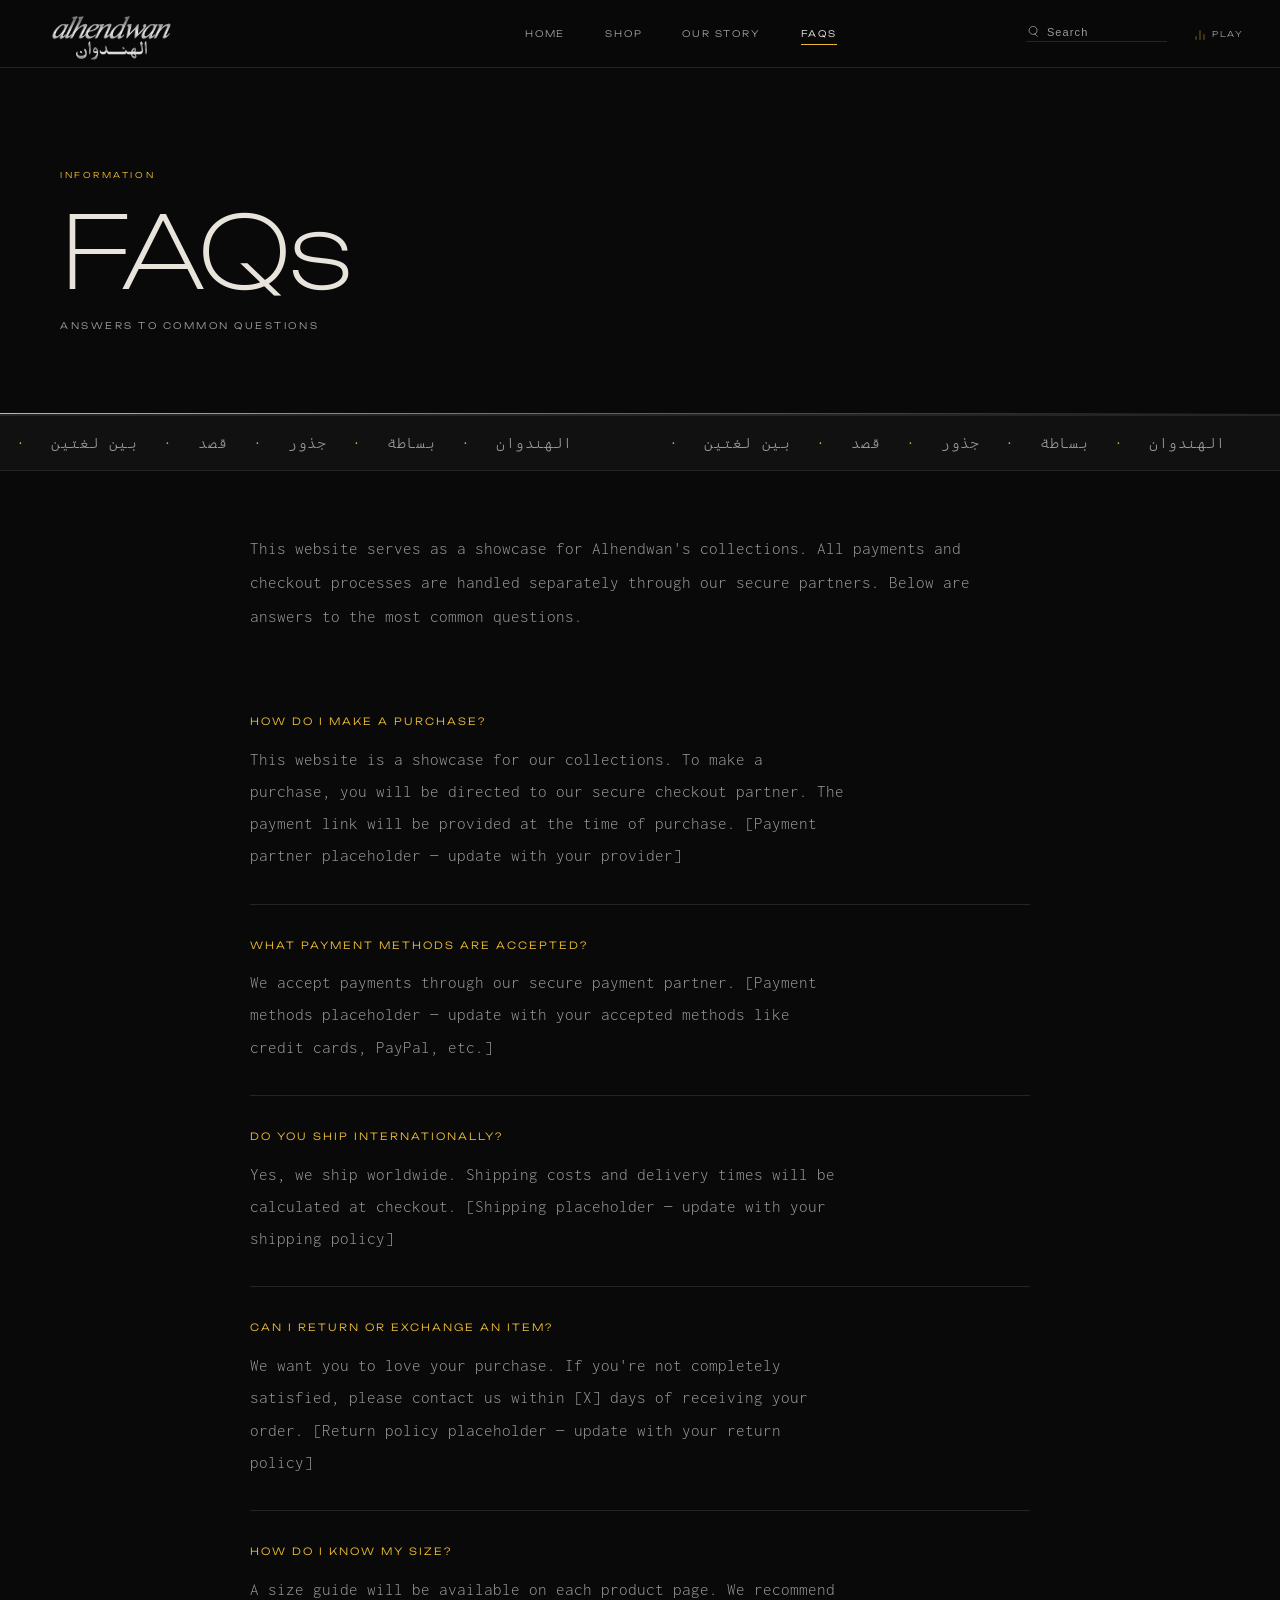
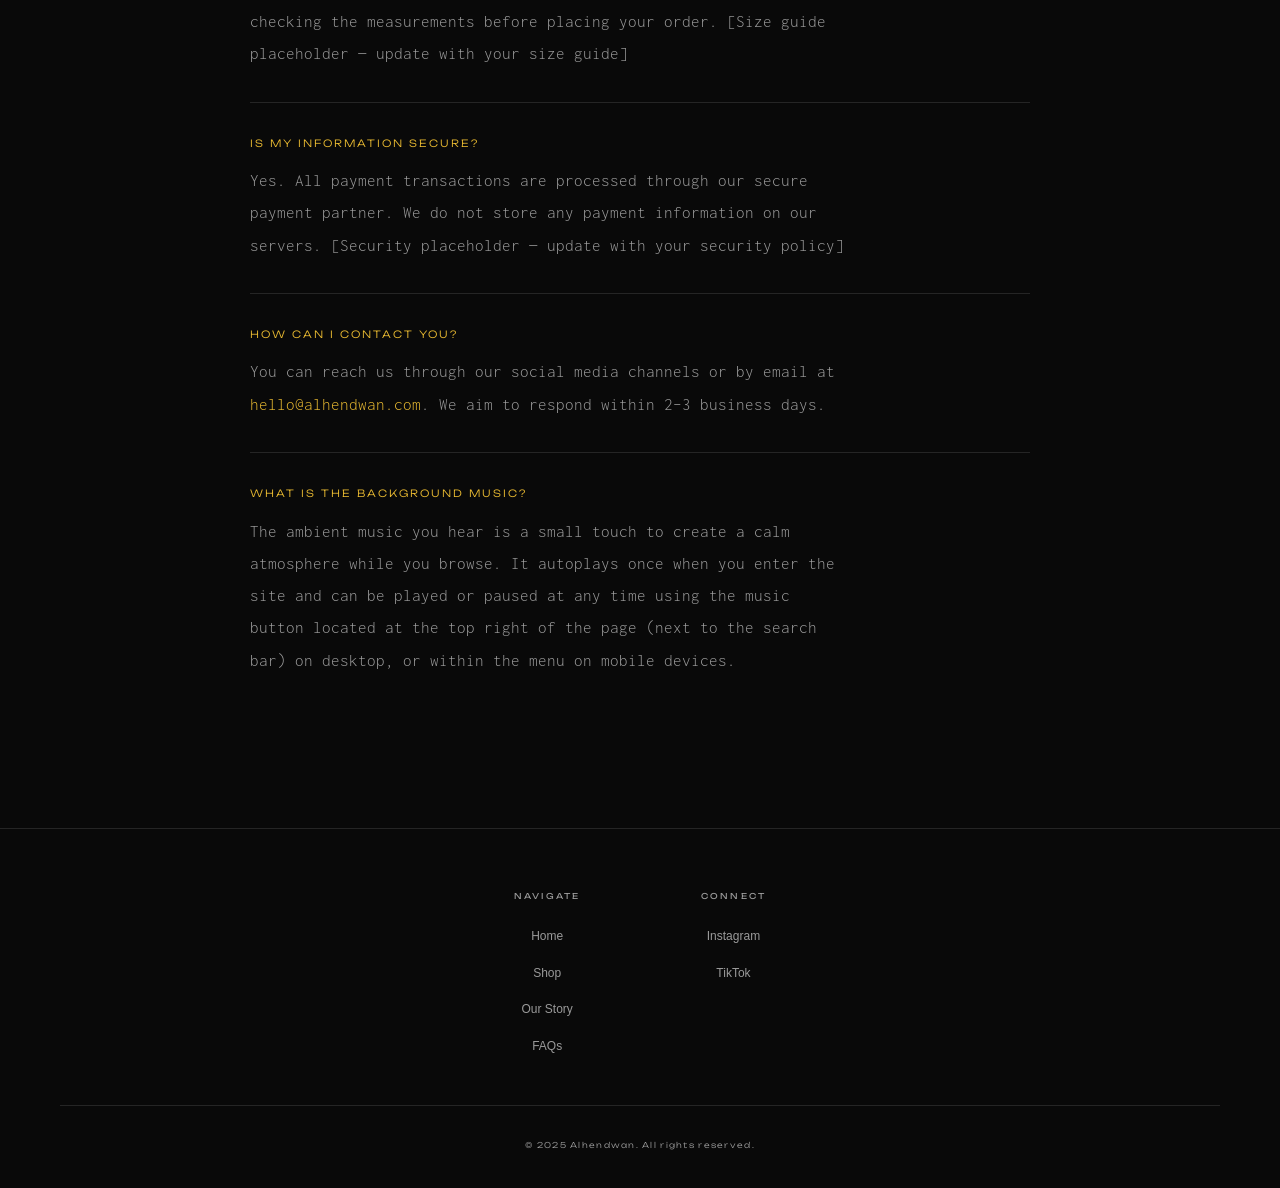
==== commit 8fa78210: "Updated projects section" ====
--- a/faqs.html
+++ b/faqs.html
@@ -5,6 +5,7 @@
   <meta name="viewport" content="width=device-width, initial-scale=1.0"/>
   <title>FAQs — Alhendwan</title>
   <meta name="description" content="Frequently asked questions about Alhendwan — showcase, payments, and more."/>
+  <link rel="icon" type="Images/png" href="Favicon.png">
   <link rel="stylesheet" href="style.css"/>
 </head>
 <body>
@@ -52,8 +53,8 @@
 <!-- TICKER -->
 <div class="ticker-wrap">
   <div class="ticker">
-    <span>الهندوان <em>·</em> موضة هادئة <em>·</em> ثقافة عربية <em>·</em> تصميم مدروس <em>·</em> ألوان الليل <em>·</em> بين عالمين <em>·</em></span>
-    <span>الهندوان <em>·</em> موضة هادئة <em>·</em> ثقافة عربية <em>·</em> تصميم مدروس <em>·</em> ألوان الليل <em>·</em> بين عالمين <em>·</em></span>
+    <span>الهندوان <em>·</em> بساطة <em>·</em> جذور <em>·</em> قصد <em>·</em> بين لغتين <em>·</em></span>
+    <span>الهندوان <em>·</em> بساطة <em>·</em> جذور <em>·</em> قصد <em>·</em> بين لغتين <em>·</em></span>
   </div>
 </div>
 
--- a/style.css
+++ b/style.css
@@ -223,7 +223,7 @@
   display: flex;
   gap: 80px;
   width: max-content;
-  animation: ticker 40s linear infinite;
+  animation: ticker 20s linear infinite;
 }
 .ticker:hover { animation-play-state: paused; }
 .ticker span {
